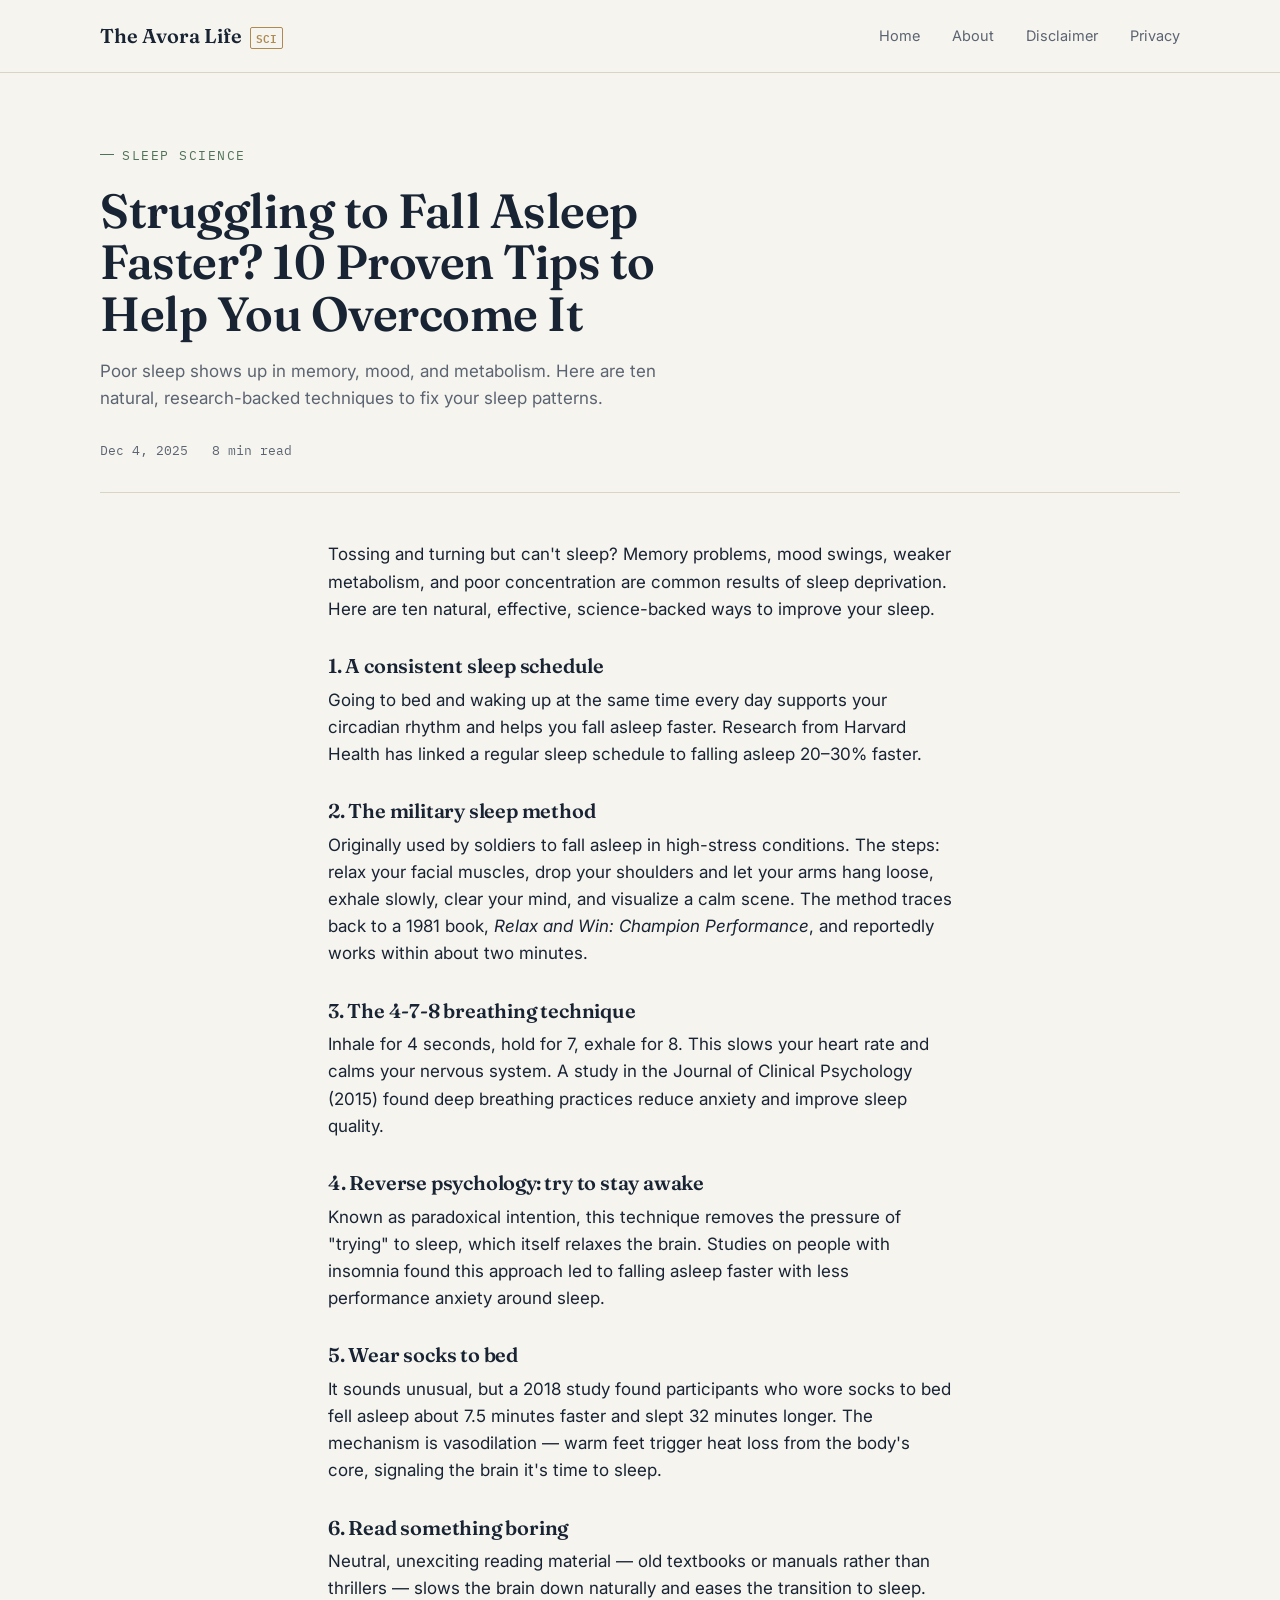
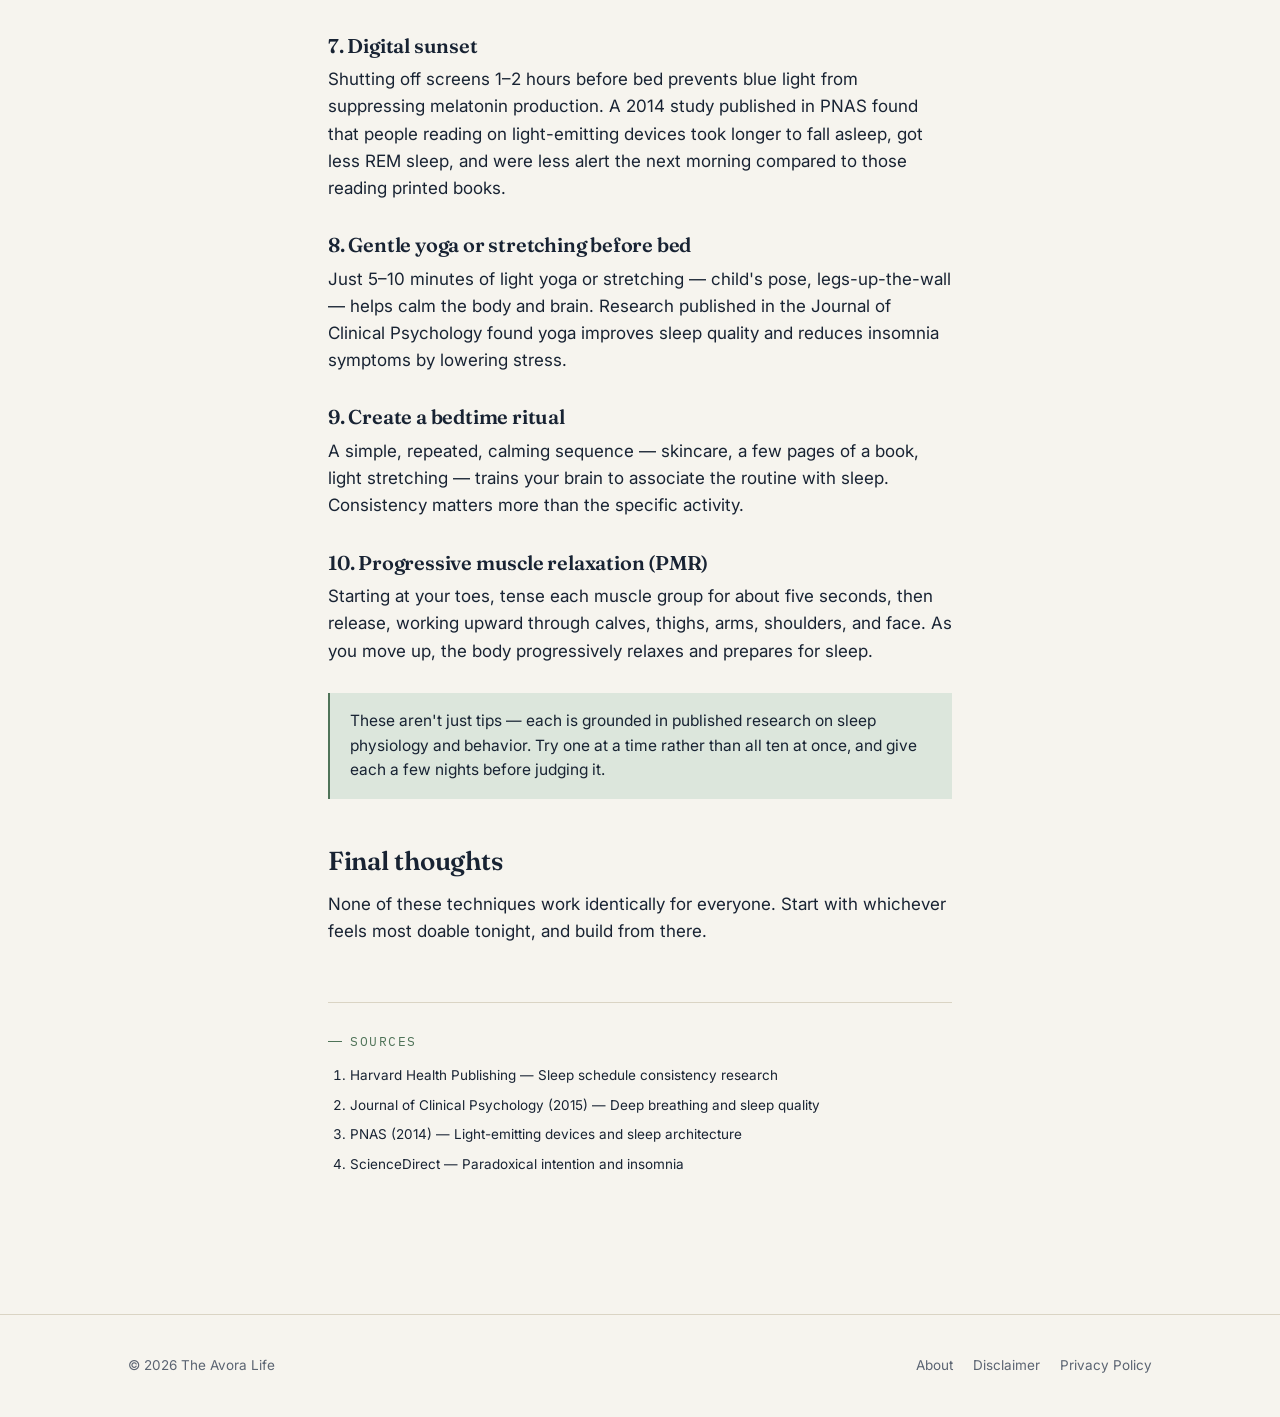
==== blog/fall-asleep-faster.html @ d86a4e11 "Add files via upload" ====
<!DOCTYPE html>
<html lang="en">
<head>
<meta charset="UTF-8">
<meta name="viewport" content="width=device-width, initial-scale=1">
<title>Struggling to Fall Asleep Faster? 10 Proven Tips — The Avora Life</title>
<link rel="stylesheet" href="../style.css">
</head>
<body>

<header>
  <div class="wrap nav">
    <a href="../index.html" class="brand">The Avora Life <span class="mark">SCI</span></a>
    <nav class="navlinks" id="navlinks">
      <a href="../index.html">Home</a>
      <a href="../about.html">About</a>
      <a href="../disclaimer.html">Disclaimer</a>
      <a href="../privacy.html">Privacy</a>
    </nav>
    <button class="navtoggle" id="navtoggle" aria-label="Menu"><span></span><span></span><span></span></button>
  </div>
</header>

<div class="article-head wrap">
  <span class="eyebrow">Sleep Science</span>
  <h1>Struggling to Fall Asleep Faster? 10 Proven Tips to Help You Overcome It</h1>
  <p class="sub">Poor sleep shows up in memory, mood, and metabolism. Here are ten natural, research-backed techniques to fix your sleep patterns.</p>
  <div class="article-meta">
    <span>Dec 4, 2025</span>
    <span>8 min read</span>
  </div>
</div>

<article class="body">

  <p>Tossing and turning but can't sleep? Memory problems, mood swings, weaker metabolism, and poor concentration are common results of sleep deprivation. Here are ten natural, effective, science-backed ways to improve your sleep.</p>

  <h3>1. A consistent sleep schedule</h3>
  <p>Going to bed and waking up at the same time every day supports your circadian rhythm and helps you fall asleep faster. Research from Harvard Health has linked a regular sleep schedule to falling asleep 20–30% faster.</p>

  <h3>2. The military sleep method</h3>
  <p>Originally used by soldiers to fall asleep in high-stress conditions. The steps: relax your facial muscles, drop your shoulders and let your arms hang loose, exhale slowly, clear your mind, and visualize a calm scene. The method traces back to a 1981 book, <em>Relax and Win: Champion Performance</em>, and reportedly works within about two minutes.</p>

  <h3>3. The 4-7-8 breathing technique</h3>
  <p>Inhale for 4 seconds, hold for 7, exhale for 8. This slows your heart rate and calms your nervous system. A study in the Journal of Clinical Psychology (2015) found deep breathing practices reduce anxiety and improve sleep quality.</p>

  <h3>4. Reverse psychology: try to stay awake</h3>
  <p>Known as paradoxical intention, this technique removes the pressure of "trying" to sleep, which itself relaxes the brain. Studies on people with insomnia found this approach led to falling asleep faster with less performance anxiety around sleep.</p>

  <h3>5. Wear socks to bed</h3>
  <p>It sounds unusual, but a 2018 study found participants who wore socks to bed fell asleep about 7.5 minutes faster and slept 32 minutes longer. The mechanism is vasodilation — warm feet trigger heat loss from the body's core, signaling the brain it's time to sleep.</p>

  <h3>6. Read something boring</h3>
  <p>Neutral, unexciting reading material — old textbooks or manuals rather than thrillers — slows the brain down naturally and eases the transition to sleep.</p>

  <h3>7. Digital sunset</h3>
  <p>Shutting off screens 1–2 hours before bed prevents blue light from suppressing melatonin production. A 2014 study published in PNAS found that people reading on light-emitting devices took longer to fall asleep, got less REM sleep, and were less alert the next morning compared to those reading printed books.</p>

  <h3>8. Gentle yoga or stretching before bed</h3>
  <p>Just 5–10 minutes of light yoga or stretching — child's pose, legs-up-the-wall — helps calm the body and brain. Research published in the Journal of Clinical Psychology found yoga improves sleep quality and reduces insomnia symptoms by lowering stress.</p>

  <h3>9. Create a bedtime ritual</h3>
  <p>A simple, repeated, calming sequence — skincare, a few pages of a book, light stretching — trains your brain to associate the routine with sleep. Consistency matters more than the specific activity.</p>

  <h3>10. Progressive muscle relaxation (PMR)</h3>
  <p>Starting at your toes, tense each muscle group for about five seconds, then release, working upward through calves, thighs, arms, shoulders, and face. As you move up, the body progressively relaxes and prepares for sleep.</p>

  <div class="callout">These aren't just tips — each is grounded in published research on sleep physiology and behavior. Try one at a time rather than all ten at once, and give each a few nights before judging it.</div>

  <h2>Final thoughts</h2>
  <p>None of these techniques work identically for everyone. Start with whichever feels most doable tonight, and build from there.</p>

  <div class="source-list">
    <span class="eyebrow">Sources</span>
    <ol>
      <li>Harvard Health Publishing — Sleep schedule consistency research</li>
      <li>Journal of Clinical Psychology (2015) — Deep breathing and sleep quality</li>
      <li>PNAS (2014) — Light-emitting devices and sleep architecture</li>
      <li>ScienceDirect — Paradoxical intention and insomnia</li>
    </ol>
  </div>

</article>

<footer>
  <div class="wrap" style="display:flex;justify-content:space-between;width:100%;flex-wrap:wrap;gap:12px;">
    <span>© 2026 The Avora Life</span>
    <div style="display:flex;gap:20px;">
      <a href="../about.html">About</a>
      <a href="../disclaimer.html">Disclaimer</a>
      <a href="../privacy.html">Privacy Policy</a>
    </div>
  </div>
</footer>

<script src="../script.js"></script>
</body>
</html>
---- style.css ----
@import url('https://fonts.googleapis.com/css2?family=Fraunces:opsz,wght@9..144,400;9..144,500;9..144,600;9..144,700&family=Inter:wght@400;500;600&family=IBM+Plex+Mono:wght@400;500&display=swap');

:root{
  --bg:#F6F4EE;
  --bg-alt:#EEEAE0;
  --card:#FCFBF8;
  --ink:#182333;
  --ink-soft:#5B6472;
  --accent:#4F7358;
  --accent-soft:#DCE6DC;
  --gold:#AD8A52;
  --line:#DAD4C4;
  --radius:2px;
}

*{box-sizing:border-box;}
html{scroll-behavior:smooth;}
body{
  margin:0;
  background:var(--bg);
  color:var(--ink);
  font-family:'Inter',sans-serif;
  font-size:16px;
  line-height:1.6;
  -webkit-font-smoothing:antialiased;
}

a{color:inherit;text-decoration:none;}
img{max-width:100%;display:block;}

.wrap{
  max-width:1080px;
  margin:0 auto;
  padding:0 28px;
}

/* ---------- Type ---------- */
h1,h2,h3,.display{
  font-family:'Fraunces',serif;
  font-weight:600;
  letter-spacing:-0.01em;
  line-height:1.08;
  margin:0;
}
.mono{
  font-family:'IBM Plex Mono',monospace;
  letter-spacing:0.02em;
}
.eyebrow{
  font-family:'IBM Plex Mono',monospace;
  font-size:12.5px;
  letter-spacing:0.12em;
  text-transform:uppercase;
  color:var(--accent);
  display:inline-flex;
  align-items:center;
  gap:8px;
}
.eyebrow::before{
  content:"";
  width:14px;height:1px;
  background:var(--accent);
  display:inline-block;
}

/* ---------- Header ---------- */
header{
  position:sticky;top:0;z-index:20;
  background:rgba(246,244,238,0.88);
  backdrop-filter:blur(8px);
  border-bottom:1px solid var(--line);
}
.nav{
  display:flex;align-items:center;justify-content:space-between;
  padding:20px 0;
}
.brand{
  font-family:'Fraunces',serif;
  font-weight:600;
  font-size:20px;
  display:flex;align-items:baseline;gap:8px;
}
.brand .mark{
  font-family:'IBM Plex Mono',monospace;
  font-size:11px;
  color:var(--gold);
  border:1px solid var(--gold);
  padding:1px 5px;
  border-radius:2px;
}
.navlinks{display:flex;gap:32px;font-size:14.5px;}
.navlinks a{color:var(--ink-soft);transition:color .15s;}
.navlinks a:hover, .navlinks a[aria-current="page"]{color:var(--ink);}
.navtoggle{display:none;background:none;border:none;cursor:pointer;padding:6px;}
.navtoggle span{display:block;width:22px;height:1.5px;background:var(--ink);margin:5px 0;}

@media (max-width:720px){
  .navlinks{
    position:absolute;top:100%;left:0;right:0;
    flex-direction:column;background:var(--bg);
    padding:20px 28px;gap:18px;
    border-bottom:1px solid var(--line);
    display:none;
  }
  .navlinks.open{display:flex;}
  .navtoggle{display:block;}
}

/* ---------- Hero ---------- */
.hero{padding:88px 0 64px;}
.hero .eyebrow{margin-bottom:22px;}
.hero h1{font-size:clamp(38px,6vw,64px);max-width:14ch;}
.hero p.lede{
  margin-top:22px;max-width:52ch;
  font-size:18px;color:var(--ink-soft);
}
.wave{margin-top:56px;width:100%;height:auto;}
.wave path{
  stroke-dasharray:1400;
  stroke-dashoffset:1400;
  animation:draw 1.8s ease forwards .2s;
}
@keyframes draw{to{stroke-dashoffset:0;}}
@media (prefers-reduced-motion:reduce){
  .wave path{animation:none;stroke-dashoffset:0;}
}

/* ---------- Section labels ---------- */
.section-head{
  display:flex;align-items:baseline;justify-content:space-between;
  margin:0 0 32px;padding-top:64px;
  border-top:1px solid var(--line);
}
.section-head h2{font-size:28px;}

/* ---------- Post grid / cards ---------- */
.post-grid{
  display:grid;grid-template-columns:1fr 1fr;gap:1px;
  background:var(--line);border:1px solid var(--line);
}
@media (max-width:720px){.post-grid{grid-template-columns:1fr;}}

.post-card{
  background:var(--card);
  padding:36px 32px;
  display:flex;flex-direction:column;gap:14px;
  transition:background .18s;
}
.post-card:hover{background:var(--accent-soft);}
.post-card .tag{
  font-family:'IBM Plex Mono',monospace;
  font-size:12px;color:var(--gold);
}
.post-card h3{font-size:23px;}
.post-card p{color:var(--ink-soft);font-size:15px;margin:0;}
.post-card .meta{
  margin-top:auto;padding-top:10px;
  font-family:'IBM Plex Mono',monospace;
  font-size:12px;color:var(--ink-soft);
  display:flex;justify-content:space-between;
}

/* ---------- About / bio blurb ---------- */
.about-strip{
  padding:64px 0;border-top:1px solid var(--line);
  display:grid;grid-template-columns:1fr 1.4fr;gap:48px;
}
@media (max-width:720px){.about-strip{grid-template-columns:1fr;}}
.about-strip .cite{
  font-family:'IBM Plex Mono',monospace;
  font-size:13px;color:var(--gold);
}
.about-strip p{color:var(--ink-soft);font-size:16px;}

/* ---------- Footer ---------- */
footer{
  border-top:1px solid var(--line);
  margin-top:80px;padding:40px 0;
  font-size:13.5px;color:var(--ink-soft);
  display:flex;justify-content:space-between;flex-wrap:wrap;gap:12px;
}
footer a{border-bottom:1px solid transparent;}
footer a:hover{border-color:var(--ink-soft);}

/* ---------- Article page ---------- */
.article-head{padding:64px 0 32px;border-bottom:1px solid var(--line);}
.article-head .eyebrow{margin-bottom:20px;}
.article-head h1{font-size:clamp(32px,5vw,48px);max-width:18ch;}
.article-head .sub{margin-top:18px;color:var(--ink-soft);font-size:17px;max-width:56ch;}
.article-meta{
  margin-top:28px;display:flex;gap:24px;
  font-family:'IBM Plex Mono',monospace;font-size:12.5px;color:var(--ink-soft);
}

article.body{
  max-width:680px;margin:0 auto;padding:48px 28px 40px;
  font-size:17px;
}
article.body h2{font-size:26px;margin-top:48px;margin-bottom:16px;}
article.body h3{font-size:20px;margin-top:32px;margin-bottom:10px;}
article.body p{margin:0 0 18px;color:var(--ink);}
article.body ul,article.body ol{margin:0 0 18px;padding-left:22px;color:var(--ink);}
article.body li{margin-bottom:8px;}
article.body a{color:var(--accent);border-bottom:1px solid var(--accent-soft);}
article.body a:hover{border-color:var(--accent);}
.callout{
  border-left:2px solid var(--accent);
  background:var(--accent-soft);
  padding:16px 20px;margin:28px 0;
  font-size:15.5px;color:var(--ink);
}
.source-list{
  margin-top:56px;padding-top:24px;border-top:1px solid var(--line);
  font-size:13.5px;color:var(--ink-soft);
}
.source-list .eyebrow{margin-bottom:14px;}
.source-list ol{padding-left:20px;}
.source-list li{margin-bottom:8px;}

.back-link{
  display:inline-flex;align-items:center;gap:8px;
  font-family:'IBM Plex Mono',monospace;font-size:13px;
  color:var(--ink-soft);margin-top:8px;
}
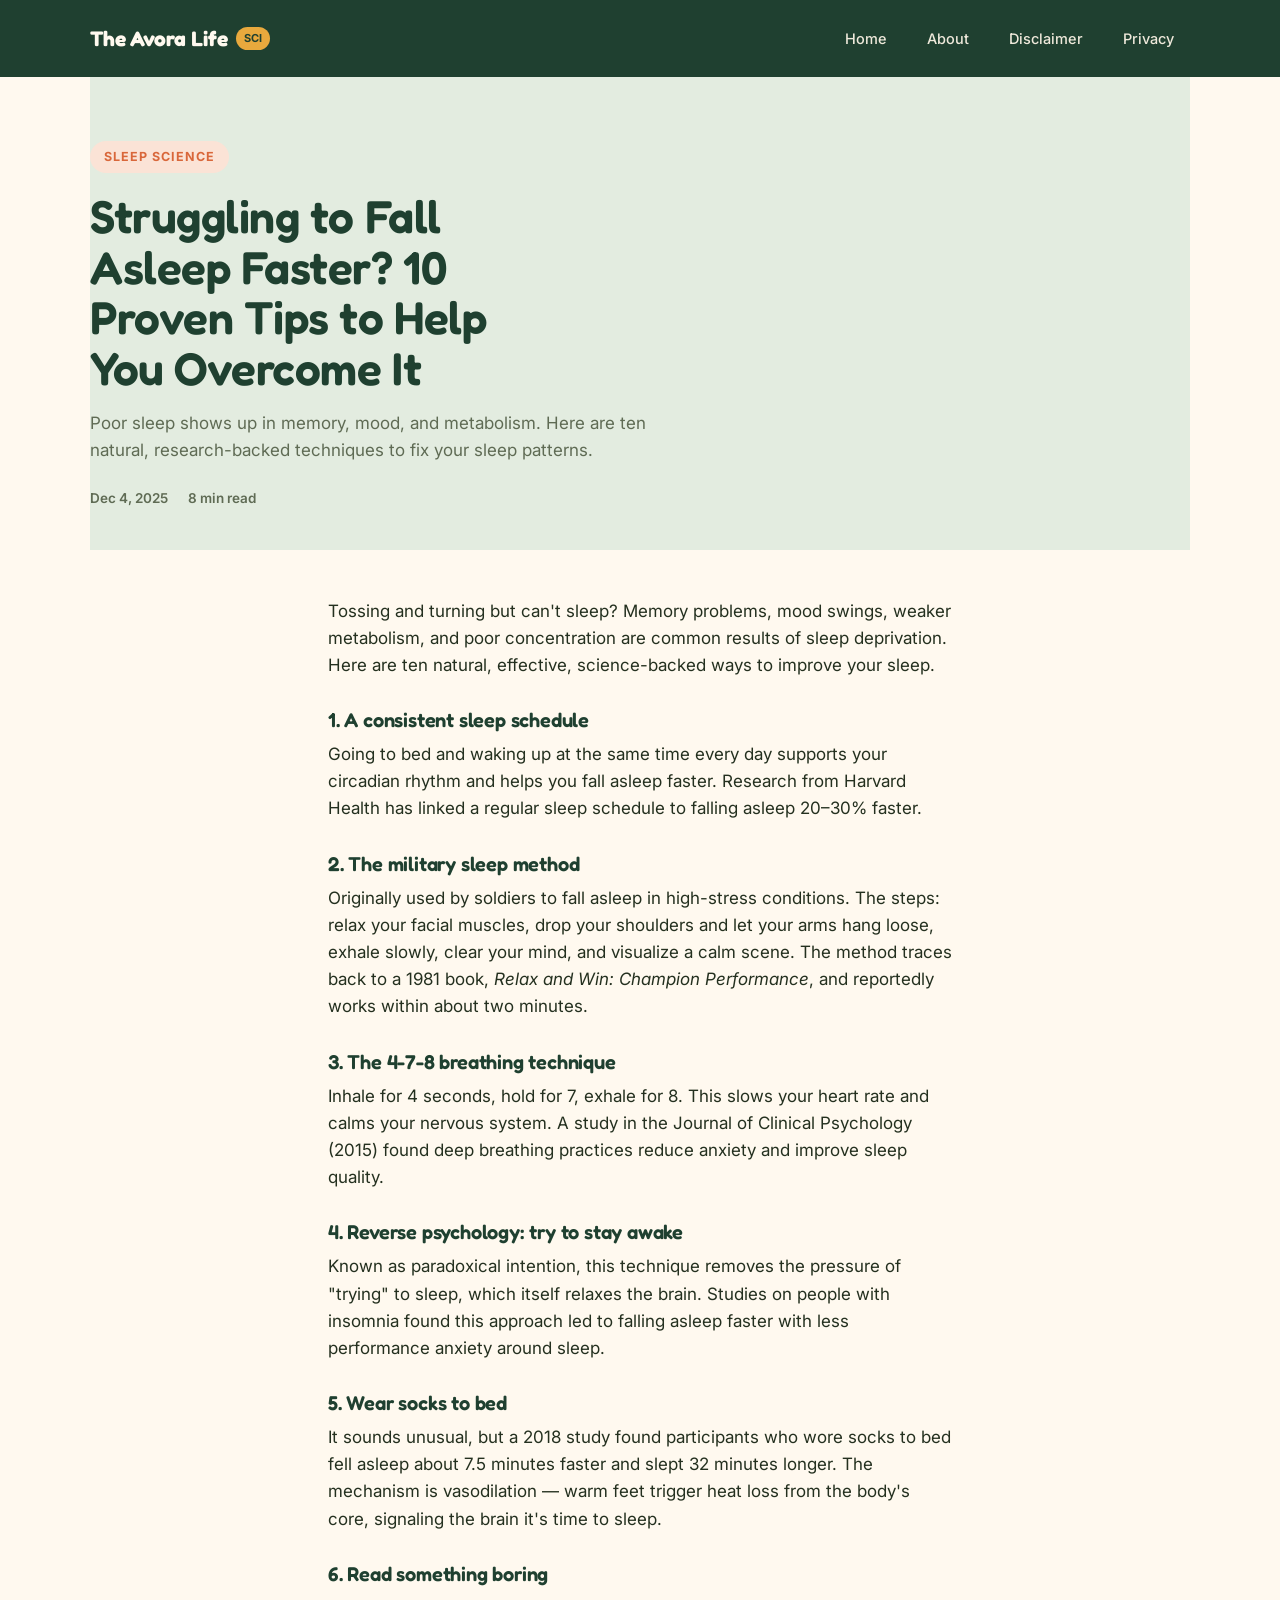
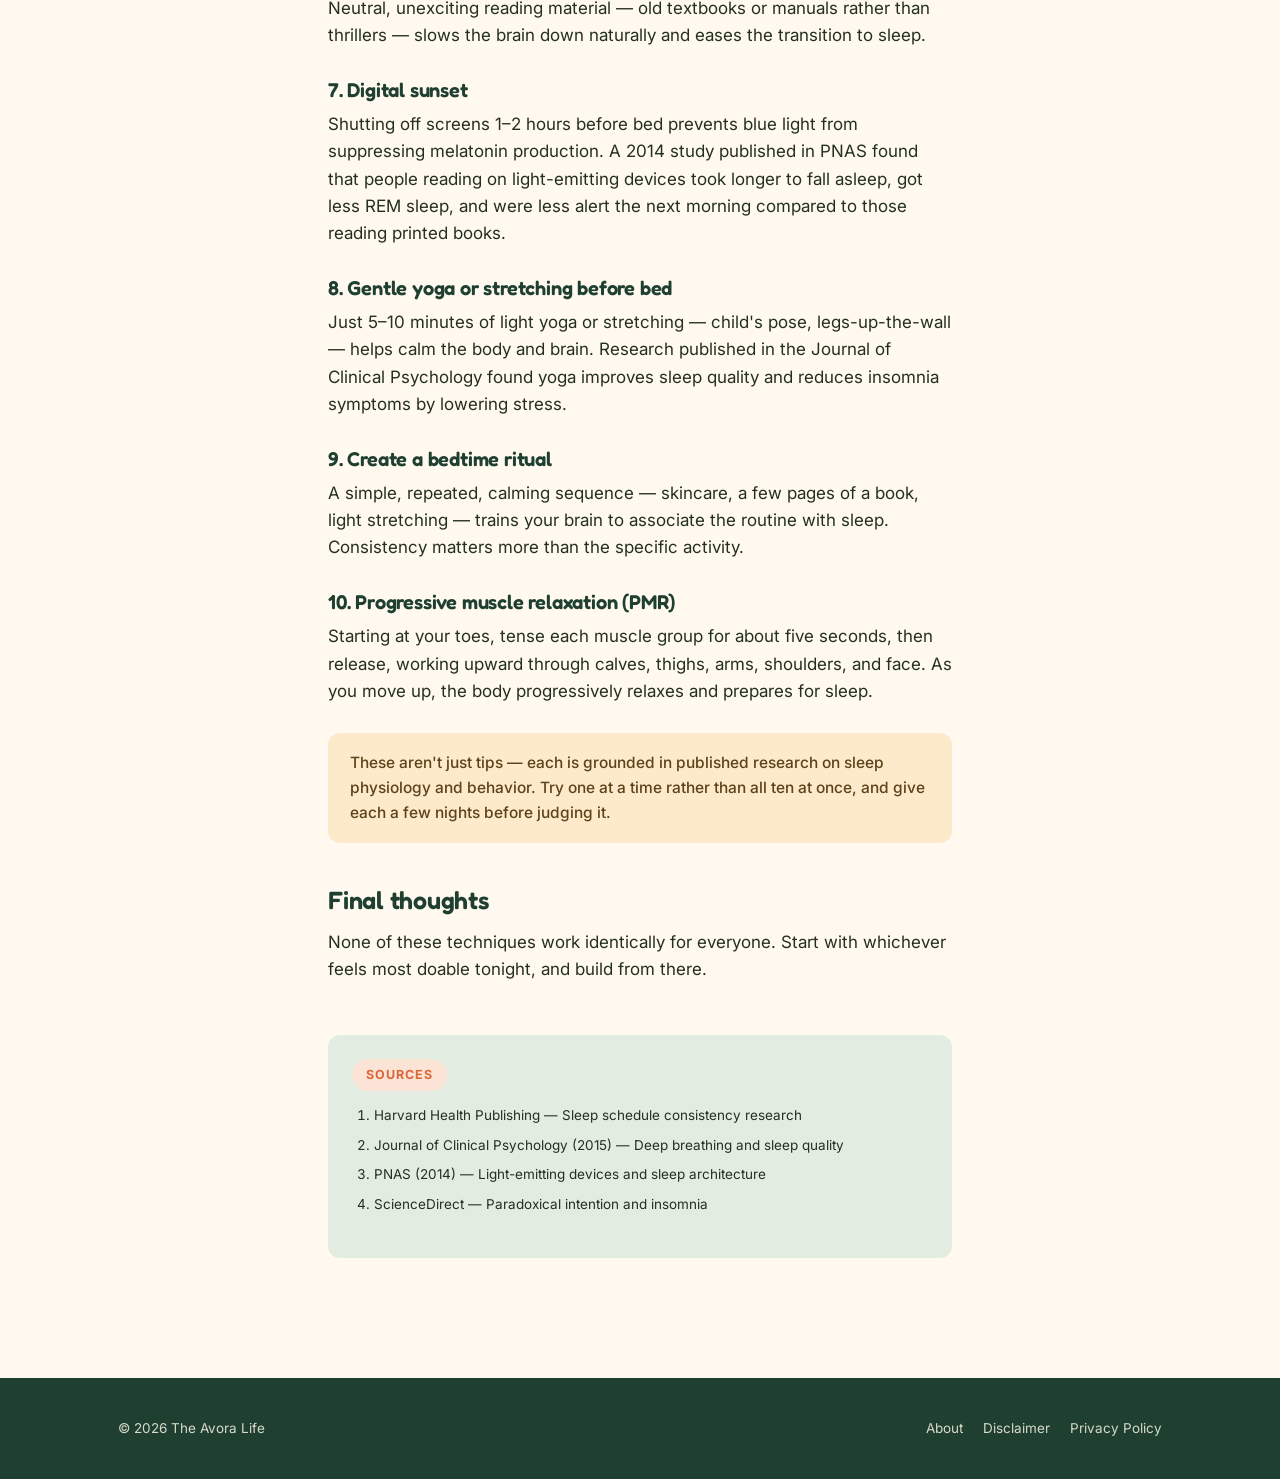
==== commit fcb8efca: "Update fall-asleep-faster.html" ====
--- a/blog/fall-asleep-faster.html
+++ b/blog/fall-asleep-faster.html
@@ -94,5 +94,6 @@
 </footer>
 
 <script src="../script.js"></script>
+<script defer src="/_vercel/insights/script.js"></script>
 </body>
 </html>
--- a/style.css
+++ b/style.css
@@ -1,16 +1,20 @@
-@import url('https://fonts.googleapis.com/css2?family=Fraunces:opsz,wght@9..144,400;9..144,500;9..144,600;9..144,700&family=Inter:wght@400;500;600&family=IBM+Plex+Mono:wght@400;500&display=swap');
+@import url('https://fonts.googleapis.com/css2?family=Fredoka:wght@500;600;700&family=Inter:wght@400;500;600;700&display=swap');
 
 :root{
-  --bg:#F6F4EE;
-  --bg-alt:#EEEAE0;
-  --card:#FCFBF8;
-  --ink:#182333;
-  --ink-soft:#5B6472;
-  --accent:#4F7358;
-  --accent-soft:#DCE6DC;
-  --gold:#AD8A52;
-  --line:#DAD4C4;
-  --radius:2px;
+  --bg:#FFF9EF;
+  --cream:#FFF9EF;
+  --card:#FFFFFF;
+  --ink:#24301F;
+  --ink-soft:#5F6B54;
+  --green:#1F4030;
+  --green-soft:#E3ECE0;
+  --terracotta:#D9673A;
+  --terracotta-soft:#FBE3D6;
+  --mustard:#E8A93D;
+  --mustard-soft:#FCEACB;
+  --line:#EFE6D3;
+  --radius:20px;
+  --radius-sm:12px;
 }
 
 *{box-sizing:border-box;}
@@ -24,201 +28,205 @@
   line-height:1.6;
   -webkit-font-smoothing:antialiased;
 }
-
 a{color:inherit;text-decoration:none;}
 img{max-width:100%;display:block;}
-
-.wrap{
-  max-width:1080px;
-  margin:0 auto;
-  padding:0 28px;
-}
-
-/* ---------- Type ---------- */
+.wrap{max-width:1100px;margin:0 auto;padding:0 28px;}
+
 h1,h2,h3,.display{
-  font-family:'Fraunces',serif;
+  font-family:'Fredoka',sans-serif;
   font-weight:600;
   letter-spacing:-0.01em;
-  line-height:1.08;
+  line-height:1.1;
   margin:0;
 }
-.mono{
-  font-family:'IBM Plex Mono',monospace;
-  letter-spacing:0.02em;
-}
+
 .eyebrow{
-  font-family:'IBM Plex Mono',monospace;
+  font-family:'Inter',sans-serif;
+  font-weight:700;
   font-size:12.5px;
-  letter-spacing:0.12em;
+  letter-spacing:0.08em;
   text-transform:uppercase;
-  color:var(--accent);
-  display:inline-flex;
-  align-items:center;
-  gap:8px;
-}
-.eyebrow::before{
-  content:"";
-  width:14px;height:1px;
-  background:var(--accent);
+  color:var(--terracotta);
+  background:var(--terracotta-soft);
+  padding:6px 14px;
+  border-radius:999px;
   display:inline-block;
 }
 
-/* ---------- Header ---------- */
 header{
   position:sticky;top:0;z-index:20;
-  background:rgba(246,244,238,0.88);
-  backdrop-filter:blur(8px);
-  border-bottom:1px solid var(--line);
-}
-.nav{
-  display:flex;align-items:center;justify-content:space-between;
-  padding:20px 0;
-}
+  background:var(--green);
+}
+.nav{display:flex;align-items:center;justify-content:space-between;padding:18px 0;}
 .brand{
-  font-family:'Fraunces',serif;
-  font-weight:600;
-  font-size:20px;
-  display:flex;align-items:baseline;gap:8px;
+  font-family:'Fredoka',sans-serif;font-weight:700;font-size:21px;
+  color:#FFF9EF;display:flex;align-items:center;gap:8px;
 }
 .brand .mark{
-  font-family:'IBM Plex Mono',monospace;
-  font-size:11px;
-  color:var(--gold);
-  border:1px solid var(--gold);
-  padding:1px 5px;
-  border-radius:2px;
-}
-.navlinks{display:flex;gap:32px;font-size:14.5px;}
-.navlinks a{color:var(--ink-soft);transition:color .15s;}
-.navlinks a:hover, .navlinks a[aria-current="page"]{color:var(--ink);}
+  font-family:'Inter',sans-serif;font-weight:700;font-size:11px;color:var(--green);
+  background:var(--mustard);
+  padding:3px 8px;border-radius:999px;
+}
+.navlinks{display:flex;gap:8px;font-size:14.5px;}
+.navlinks a{
+  color:#EFE9DB;padding:9px 16px;border-radius:999px;
+  font-weight:500;transition:background .15s,color .15s;
+}
+.navlinks a:hover{background:rgba(255,255,255,0.1);}
+.navlinks a[aria-current="page"]{background:var(--mustard);color:var(--green);font-weight:700;}
 .navtoggle{display:none;background:none;border:none;cursor:pointer;padding:6px;}
-.navtoggle span{display:block;width:22px;height:1.5px;background:var(--ink);margin:5px 0;}
+.navtoggle span{display:block;width:22px;height:2px;background:#FFF9EF;margin:5px 0;border-radius:2px;}
 
 @media (max-width:720px){
   .navlinks{
     position:absolute;top:100%;left:0;right:0;
-    flex-direction:column;background:var(--bg);
-    padding:20px 28px;gap:18px;
-    border-bottom:1px solid var(--line);
-    display:none;
+    flex-direction:column;background:var(--green);
+    padding:16px 28px;gap:8px;display:none;
   }
   .navlinks.open{display:flex;}
+  .navlinks a{width:100%;}
   .navtoggle{display:block;}
 }
 
-/* ---------- Hero ---------- */
-.hero{padding:88px 0 64px;}
-.hero .eyebrow{margin-bottom:22px;}
-.hero h1{font-size:clamp(38px,6vw,64px);max-width:14ch;}
-.hero p.lede{
-  margin-top:22px;max-width:52ch;
-  font-size:18px;color:var(--ink-soft);
-}
-.wave{margin-top:56px;width:100%;height:auto;}
-.wave path{
-  stroke-dasharray:1400;
-  stroke-dashoffset:1400;
-  animation:draw 1.8s ease forwards .2s;
-}
-@keyframes draw{to{stroke-dashoffset:0;}}
-@media (prefers-reduced-motion:reduce){
-  .wave path{animation:none;stroke-dashoffset:0;}
-}
-
-/* ---------- Section labels ---------- */
+.hero{
+  position:relative;
+  padding:80px 0 70px;
+  overflow:hidden;
+}
+.blob{position:absolute;z-index:0;filter:blur(0px);}
+.blob-1{top:-60px;right:-80px;width:340px;opacity:0.9;}
+.blob-2{bottom:-100px;right:220px;width:200px;opacity:0.85;}
+.hero .inner{position:relative;z-index:1;}
+.hero h1{font-size:clamp(36px,5.6vw,58px);max-width:15ch;margin-top:20px;}
+.hero p.lede{margin-top:20px;max-width:50ch;font-size:18px;color:var(--ink-soft);}
+.hero .ctas{margin-top:32px;display:flex;gap:14px;flex-wrap:wrap;}
+.btn{
+  display:inline-flex;align-items:center;gap:8px;
+  font-weight:600;font-size:15px;
+  padding:13px 24px;border-radius:999px;
+  transition:transform .15s, box-shadow .15s;
+}
+.btn-primary{background:var(--terracotta);color:#fff;box-shadow:0 6px 0 0 #B24F27;}
+.btn-primary:hover{transform:translateY(2px);box-shadow:0 4px 0 0 #B24F27;}
+.btn-outline{background:transparent;color:var(--green);border:2px solid var(--green);}
+.btn-outline:hover{background:var(--green);color:#fff;}
+
+.cat-nav{
+  display:flex;gap:10px;flex-wrap:wrap;
+  padding:8px 0 8px;
+  position:sticky;top:74px;z-index:10;
+  background:var(--bg);
+}
+.cat-pill{
+  padding:9px 18px;border-radius:999px;font-weight:600;font-size:14px;
+  border:2px solid var(--line);color:var(--ink-soft);
+  transition:all .15s;display:inline-block;
+}
+.cat-pill.active,.cat-pill:hover{background:var(--terracotta);border-color:var(--terracotta);color:#fff;}
+
+.cat-section{padding-top:48px;scroll-margin-top:130px;}
+.cat-section h2{font-size:23px;display:flex;align-items:center;gap:10px;}
+.cat-section .count{
+  font-size:12.5px;font-weight:600;color:var(--ink-soft);
+  background:var(--line);padding:3px 10px;border-radius:999px;
+}
+.cat-section .post-grid{margin-top:20px;}
+.post-card.empty{
+  align-items:center;justify-content:center;text-align:center;
+  border-style:dashed;box-shadow:none;color:var(--ink-soft);
+  min-height:120px;
+}
+
 .section-head{
-  display:flex;align-items:baseline;justify-content:space-between;
-  margin:0 0 32px;padding-top:64px;
-  border-top:1px solid var(--line);
-}
-.section-head h2{font-size:28px;}
-
-/* ---------- Post grid / cards ---------- */
-.post-grid{
-  display:grid;grid-template-columns:1fr 1fr;gap:1px;
-  background:var(--line);border:1px solid var(--line);
-}
+  display:flex;align-items:center;justify-content:space-between;
+  margin:0 0 30px;padding-top:56px;
+}
+
+.post-grid{display:grid;grid-template-columns:1fr 1fr;gap:24px;}
 @media (max-width:720px){.post-grid{grid-template-columns:1fr;}}
 
 .post-card{
   background:var(--card);
-  padding:36px 32px;
+  border-radius:var(--radius);
+  padding:30px 28px;
   display:flex;flex-direction:column;gap:14px;
-  transition:background .18s;
-}
-.post-card:hover{background:var(--accent-soft);}
+  box-shadow:0 2px 0 var(--line), 0 12px 24px -18px rgba(36,48,31,0.25);
+  border:1px solid var(--line);
+  transition:transform .18s, box-shadow .18s;
+}
+.post-card:hover{transform:translateY(-4px);box-shadow:0 2px 0 var(--line), 0 20px 30px -18px rgba(36,48,31,0.3);}
 .post-card .tag{
-  font-family:'IBM Plex Mono',monospace;
-  font-size:12px;color:var(--gold);
-}
-.post-card h3{font-size:23px;}
+  font-weight:700;font-size:12px;letter-spacing:0.04em;text-transform:uppercase;
+  display:inline-block;padding:5px 12px;border-radius:999px;
+  width:fit-content;
+}
+.tag.sleep{background:var(--mustard-soft);color:#8A611C;}
+.tag.science{background:var(--green-soft);color:var(--green);}
+.post-card h3{font-size:22px;}
 .post-card p{color:var(--ink-soft);font-size:15px;margin:0;}
 .post-card .meta{
-  margin-top:auto;padding-top:10px;
-  font-family:'IBM Plex Mono',monospace;
-  font-size:12px;color:var(--ink-soft);
+  margin-top:auto;padding-top:8px;
+  font-size:13px;color:var(--ink-soft);font-weight:500;
   display:flex;justify-content:space-between;
 }
 
-/* ---------- About / bio blurb ---------- */
 .about-strip{
-  padding:64px 0;border-top:1px solid var(--line);
-  display:grid;grid-template-columns:1fr 1.4fr;gap:48px;
-}
-@media (max-width:720px){.about-strip{grid-template-columns:1fr;}}
-.about-strip .cite{
-  font-family:'IBM Plex Mono',monospace;
-  font-size:13px;color:var(--gold);
-}
-.about-strip p{color:var(--ink-soft);font-size:16px;}
-
-/* ---------- Footer ---------- */
+  margin-top:64px;
+  background:var(--green);
+  border-radius:28px;
+  padding:56px 48px;
+  display:grid;grid-template-columns:0.7fr 1.3fr;gap:40px;
+  color:#F3EFE2;
+}
+@media (max-width:720px){.about-strip{grid-template-columns:1fr;padding:40px 28px;}}
+.about-strip h2{font-size:26px;color:#fff;margin-bottom:12px;}
+.about-strip p{color:#D8D9C9;font-size:16px;}
+.about-strip .pill{
+  background:var(--mustard);color:var(--green);font-weight:700;
+  font-size:12.5px;padding:6px 14px;border-radius:999px;width:fit-content;
+}
+.about-strip .back-link{color:var(--mustard);font-weight:600;}
+
 footer{
-  border-top:1px solid var(--line);
+  background:var(--green);color:#D8D9C9;
   margin-top:80px;padding:40px 0;
-  font-size:13.5px;color:var(--ink-soft);
+  font-size:13.5px;
   display:flex;justify-content:space-between;flex-wrap:wrap;gap:12px;
 }
-footer a{border-bottom:1px solid transparent;}
-footer a:hover{border-color:var(--ink-soft);}
-
-/* ---------- Article page ---------- */
-.article-head{padding:64px 0 32px;border-bottom:1px solid var(--line);}
-.article-head .eyebrow{margin-bottom:20px;}
-.article-head h1{font-size:clamp(32px,5vw,48px);max-width:18ch;}
-.article-head .sub{margin-top:18px;color:var(--ink-soft);font-size:17px;max-width:56ch;}
+footer a:hover{color:#fff;}
+
+.article-head{background:var(--green-soft);padding:64px 0 40px;}
+.article-head h1{font-size:clamp(30px,4.6vw,46px);max-width:18ch;margin-top:18px;color:var(--green);}
+.article-head .sub{margin-top:16px;color:var(--ink-soft);font-size:17px;max-width:56ch;}
 .article-meta{
-  margin-top:28px;display:flex;gap:24px;
-  font-family:'IBM Plex Mono',monospace;font-size:12.5px;color:var(--ink-soft);
-}
-
-article.body{
-  max-width:680px;margin:0 auto;padding:48px 28px 40px;
-  font-size:17px;
-}
-article.body h2{font-size:26px;margin-top:48px;margin-bottom:16px;}
-article.body h3{font-size:20px;margin-top:32px;margin-bottom:10px;}
+  margin-top:24px;display:flex;gap:20px;
+  font-size:13.5px;color:var(--ink-soft);font-weight:600;
+}
+
+article.body{max-width:680px;margin:0 auto;padding:48px 28px 40px;font-size:17px;}
+article.body h2{font-size:25px;margin-top:44px;margin-bottom:14px;color:var(--green);}
+article.body h3{font-size:20px;margin-top:30px;margin-bottom:10px;color:var(--green);}
 article.body p{margin:0 0 18px;color:var(--ink);}
 article.body ul,article.body ol{margin:0 0 18px;padding-left:22px;color:var(--ink);}
 article.body li{margin-bottom:8px;}
-article.body a{color:var(--accent);border-bottom:1px solid var(--accent-soft);}
-article.body a:hover{border-color:var(--accent);}
+article.body a{color:var(--terracotta);border-bottom:2px solid var(--terracotta-soft);font-weight:600;}
+article.body a:hover{border-color:var(--terracotta);}
 .callout{
-  border-left:2px solid var(--accent);
-  background:var(--accent-soft);
-  padding:16px 20px;margin:28px 0;
-  font-size:15.5px;color:var(--ink);
+  border-radius:var(--radius-sm);
+  background:var(--mustard-soft);
+  padding:18px 22px;margin:28px 0;
+  font-size:15.5px;color:#5C4319;font-weight:500;
 }
 .source-list{
-  margin-top:56px;padding-top:24px;border-top:1px solid var(--line);
+  margin-top:52px;padding:24px;border-radius:var(--radius-sm);
+  background:var(--green-soft);
   font-size:13.5px;color:var(--ink-soft);
 }
 .source-list .eyebrow{margin-bottom:14px;}
-.source-list ol{padding-left:20px;}
+.source-list ol{padding-left:20px;margin:0;}
 .source-list li{margin-bottom:8px;}
 
 .back-link{
   display:inline-flex;align-items:center;gap:8px;
-  font-family:'IBM Plex Mono',monospace;font-size:13px;
-  color:var(--ink-soft);margin-top:8px;
-}
+  font-weight:600;font-size:14px;color:var(--terracotta);margin-top:8px;
+}
